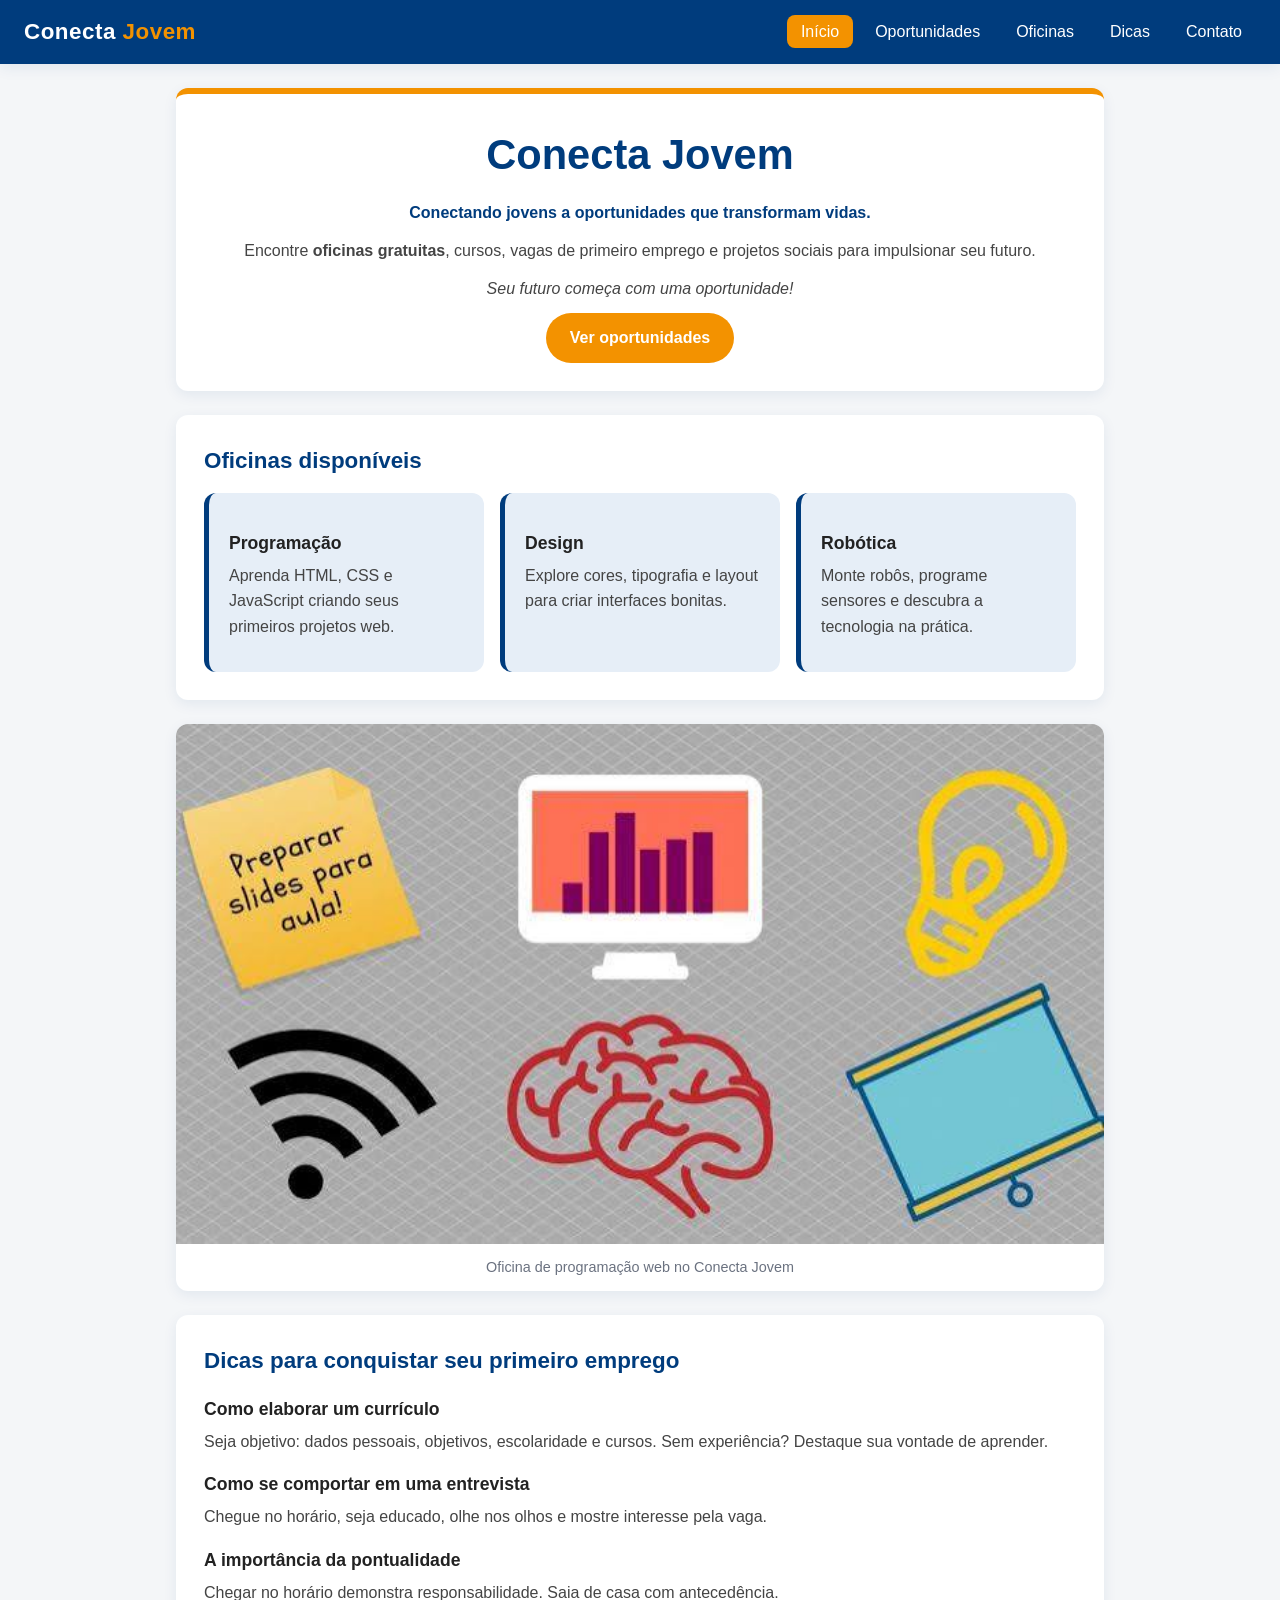
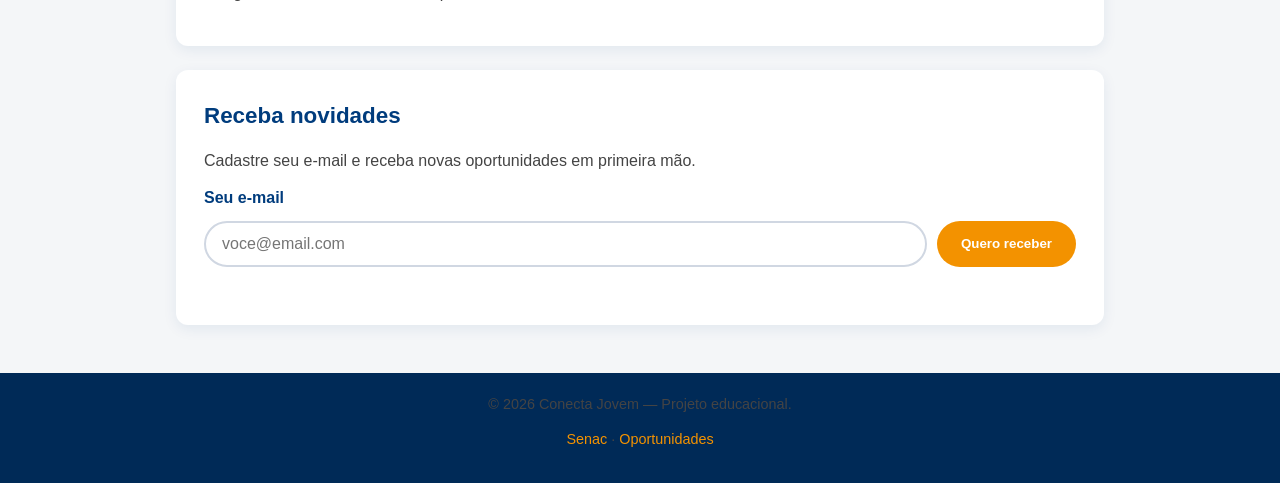
==== index.html @ 174eb9ca "Add files via upload" ====
<!DOCTYPE html>
<!--
  =====================================================================
  ARQUIVO: index.html
  PROJETO: Conecta Jovem
  FUNÇÃO: Página inicial da plataforma. Apresenta o projeto ao usuário,
          mostra as oficinas disponíveis, dicas de emprego e um
          formulário para o jovem receber novidades por e-mail.
  =====================================================================
-->

<html lang="pt-BR">
<head>
    <!-- ============================================================
         BLOCO <head>
         Contém informações que NÃO aparecem no corpo da página:
         codificação de caracteres, configurações de viewport,
         título da aba, descrição para mecanismos de busca e
         o link para a folha de estilos CSS.
         ============================================================ -->

    <!-- Define a codificação UTF-8: permite acentos e cedilha (á, ç, ã...) -->
    <meta charset="UTF-8">

    <!-- Faz a página se adaptar ao tamanho da tela do celular/tablet -->
    <meta name="viewport" content="width=device-width, initial-scale=1.0">

    <!-- Descrição usada por buscadores (SEO) ao listar o site -->
    <meta name="description" content="Conecta Jovem: plataforma que conecta jovens a oportunidades de emprego, cursos, oficinas e projetos sociais.">

    <!-- Título exibido na ABA do navegador -->
    <title>Conecta Jovem | Início</title>

    <!-- Importa o arquivo de estilo externo (mantém o HTML "limpo") -->
    <link rel="stylesheet" href="css/estilo.css">
</head>

<body>

    <!-- ============================================================
         LINK DE ACESSIBILIDADE
         Permite que usuários de leitor de tela "pulem" o menu e
         vão direto ao conteúdo. Fica escondido até receber foco (Tab).
         ============================================================ -->
    <a href="#conteudo" class="pular-link">Pular para o conteúdo</a>


    <!-- ============================================================
         CABEÇALHO (<header>)
         Contém a logo clicável + botão hamburguer (mobile) + menu
         de navegação principal. O menu é o mesmo em todas as páginas.
         ============================================================ -->
    <header class="cabecalho">

        <!-- Logo em texto: "Conecta" (branco) + "Jovem" (laranja via CSS) -->
        <a href="index.html" class="logo" aria-label="Conecta Jovem - Página inicial">
            Conecta <span>Jovem</span>
        </a>

        <!-- Botão hamburguer: só aparece em telas pequenas (via CSS).
             aria-expanded informa ao leitor de tela se o menu está aberto. -->
        <button
            class="menu-toggle"
            aria-label="Abrir menu"
            aria-expanded="false"
            aria-controls="menu">
            ☰
        </button>

        <!-- Menu de navegação principal -->
        <nav class="menu" id="menu" aria-label="Menu principal">
            <ul>
                <!-- A classe "ativo" marca a página atual -->
                <li><a href="index.html" class="ativo">Início</a></li>
                <li><a href="oportunidades.html">Oportunidades</a></li>
                <li><a href="#oficinas">Oficinas</a></li>
                <li><a href="#dicas">Dicas</a></li>
                <li><a href="#contato">Contato</a></li>
            </ul>
        </nav>
    </header>


    <!-- ============================================================
         CONTEÚDO PRINCIPAL (<main>)
         Tudo o que é específico desta página fica aqui dentro.
         ============================================================ -->
    <main id="conteudo">

        <!-- ---------- SEÇÃO HERO (boas-vindas) ---------- -->
        <section class="hero">
            <h1>Conecta Jovem</h1>
            <p class="subtitulo">Conectando jovens a oportunidades que transformam vidas.</p>

            <p>
                Encontre <strong>oficinas gratuitas</strong>, cursos, vagas de primeiro emprego
                e projetos sociais para impulsionar seu futuro.
            </p>

            <!-- Frase de destaque usando <em> (ênfase semântica) -->
            <p><em>Seu futuro começa com uma oportunidade!</em></p>

            <!-- Botão de chamada para ação: leva à página de oportunidades -->
            <a href="oportunidades.html" class="botao">Ver oportunidades</a>
        </section>


        <!-- ---------- SEÇÃO OFICINAS ---------- -->
        <section id="oficinas">
            <h2>Oficinas disponíveis</h2>

            <!--
              A classe "cards" (CSS) organiza os <article> em grade
              responsiva. Cada article é uma oficina independente.
            -->
            <div class="cards">

                <article class="card">
                    <h3>Programação</h3>
                    <p>Aprenda HTML, CSS e JavaScript criando seus primeiros projetos web.</p>
                </article>

                <article class="card">
                    <h3>Design</h3>
                    <p>Explore cores, tipografia e layout para criar interfaces bonitas.</p>
                </article>

                <article class="card">
                    <h3>Robótica</h3>
                    <p>Monte robôs, programe sensores e descubra a tecnologia na prática.</p>
                </article>

            </div>
        </section>


        <!-- ---------- IMAGEM ILUSTRATIVA ----------
             <figure> agrupa a imagem com sua legenda (<figcaption>).
             O atributo alt descreve a imagem para leitores de tela. -->
        <figure class="imagem-destaque">
            <img src="img/images.jpg" alt="Computador preparado para uma oficina de programação web">
            <figcaption>Oficina de programação web no Conecta Jovem</figcaption>
        </figure>


        <!-- ---------- SEÇÃO DICAS ---------- -->
        <section id="dicas">
            <h2>Dicas para conquistar seu primeiro emprego</h2>

            <article>
                <h3>Como elaborar um currículo</h3>
                <p>Seja objetivo: dados pessoais, objetivos, escolaridade e cursos. Sem experiência? Destaque sua vontade de aprender.</p>
            </article>

            <article>
                <h3>Como se comportar em uma entrevista</h3>
                <p>Chegue no horário, seja educado, olhe nos olhos e mostre interesse pela vaga.</p>
            </article>

            <article>
                <h3>A importância da pontualidade</h3>
                <p>Chegar no horário demonstra responsabilidade. Saia de casa com antecedência.</p>
            </article>
        </section>


        <!-- ---------- SEÇÃO CONTATO / NEWSLETTER ----------
             O atributo "novalidate" desativa a validação automática do
             navegador. Assim o JavaScript pode mostrar mensagens
             personalizadas com o estilo do site. -->
        <section id="contato" class="contato">
            <h2>Receba novidades</h2>
            <p>Cadastre seu e-mail e receba novas oportunidades em primeira mão.</p>

            <form id="form-newsletter" novalidate>
                <!-- Label vinculado ao input pelo "for"/"id" (acessibilidade) -->
                <label for="email">Seu e-mail</label>
                <input
                    type="email"
                    id="email"
                    name="email"
                    placeholder="voce@email.com"
                    required>

                <button type="submit" class="botao">Quero receber</button>

                <!--
                  Parágrafo vazio usado pelo JavaScript para mostrar
                  mensagens de erro ou sucesso.
                  role="status" e aria-live="polite" avisam o leitor
                  de tela quando o texto muda.
                -->
                <p class="mensagem" role="status" aria-live="polite"></p>
            </form>
        </section>

    </main>


    <!-- ============================================================
         RODAPÉ (<footer>)
         Informações de copyright e links úteis.
         O ano é preenchido automaticamente pelo JavaScript.
         ============================================================ -->
    <footer class="rodape">
        <p>© <span id="ano"></span> Conecta Jovem — Projeto educacional.</p>
        <p>
            <a href="https://www.senac.br" target="_blank" rel="noopener">Senac</a> ·
            <a href="oportunidades.html">Oportunidades</a>
        </p>
    </footer>


    <!-- ============================================================
         BOTÃO "VOLTAR AO TOPO"
         Fica invisível até o usuário rolar a página (controlado via JS).
         ============================================================ -->
    <button id="voltar-topo" class="voltar-topo" aria-label="Voltar ao topo">↑</button>


    <!-- ============================================================
         SCRIPT PRINCIPAL
         Colocado no fim do <body> para garantir que todo o HTML
         já tenha sido carregado antes do JavaScript rodar.
         ============================================================ -->
    <script src="js/script.js"></script>

</body>
</html>
---- css/estilo.css ----
/* =====================================================================
   ARQUIVO: css/estilo.css
   PROJETO: Conecta Jovem
   FUNÇÃO: Define a aparência visual do site (cores, fontes, layout,
           espaçamentos, responsividade). Segue a identidade visual
           do Senac: azul institucional + laranja de destaque,
           com muito espaço em branco (estilo "clean").
   ===================================================================== */


/* ---------------------------------------------------------------------
   1) VARIÁVEIS GLOBAIS (:root)
   Centraliza as cores e medidas num só lugar. Se precisar trocar
   a cor do site inteiro, basta mudar aqui embaixo.
   --------------------------------------------------------------------- */
:root {
    --azul-senac:     #003c7d;   /* azul institucional Senac */
    --azul-escuro:    #002a57;   /* azul mais escuro (rodapé) */
    --azul-claro:     #e6eef7;   /* azul suave (fundo de cards) */
    --laranja-senac:  #f39200;   /* laranja de destaque (botões) */
    --laranja-escuro: #d97e00;   /* laranja hover (mais escuro) */
    --branco:         #ffffff;
    --cinza-claro:    #f4f6f8;   /* fundo geral da página */
    --cinza-medio:    #6b7280;   /* textos secundários */
    --cinza-escuro:   #222;      /* texto principal */
    --sombra:         0 4px 14px rgba(0, 60, 125, 0.08);
    --raio:           12px;      /* arredondamento padrão */
    --transicao:      all 0.3s ease;
}


/* ---------------------------------------------------------------------
   2) RESET / BASE
   Zera margens e paddings padrão do navegador e define box-sizing
   "border-box" (largura inclui borda e padding — evita bugs de layout).
   --------------------------------------------------------------------- */
* {
    margin: 0;
    padding: 0;
    box-sizing: border-box;
}

/* Rolagem suave ao clicar em links internos (#ancora) */
html {
    scroll-behavior: smooth;
}

/* Estilo padrão do corpo do site */
body {
    font-family: 'Segoe UI', Arial, Helvetica, sans-serif;
    background: var(--cinza-claro);
    color: var(--cinza-escuro);
    line-height: 1.6; /* respiro entre linhas, deixa o texto legível */
}

/* Imagens nunca ultrapassam o container e se comportam como bloco */
img {
    max-width: 100%;
    display: block;
}

/* Links herdam a cor azul institucional por padrão */
a {
    color: var(--azul-senac);
}


/* ---------------------------------------------------------------------
   3) ACESSIBILIDADE — LINK "PULAR PARA O CONTEÚDO"
   Fica fora da tela por padrão. Aparece quando recebe foco (Tab),
   permitindo que usuários de teclado/leitor de tela pulem o menu.
   --------------------------------------------------------------------- */
.pular-link {
    position: absolute;
    left: -9999px;
    top: 0;
    background: var(--laranja-senac);
    color: #fff;
    padding: 8px 16px;
    z-index: 999;
}
.pular-link:focus {
    left: 8px;
}


/* ---------------------------------------------------------------------
   4) CABEÇALHO E MENU DE NAVEGAÇÃO
   Barra fixa no topo com fundo azul Senac.
   --------------------------------------------------------------------- */
.cabecalho {
    background: var(--azul-senac);
    color: #fff;
    display: flex;                  /* coloca logo e menu lado a lado */
    align-items: center;
    justify-content: space-between;
    padding: 14px 24px;
    position: sticky;               /* gruda no topo ao rolar */
    top: 0;
    z-index: 100;
    box-shadow: var(--sombra);
}

/* Logotipo em texto */
.logo {
    font-size: 1.4rem;
    font-weight: 700;
    color: #fff;
    text-decoration: none;
    letter-spacing: 0.5px;
}
/* Segunda palavra da logo ("Jovem") fica laranja */
.logo span {
    color: var(--laranja-senac);
}

/* Lista do menu em linha (sem bolinhas) */
.menu ul {
    list-style: none;
    display: flex;
    gap: 8px;
}

/* Cada link do menu */
.menu a {
    color: #fff;
    text-decoration: none;
    padding: 8px 14px;
    border-radius: 8px;
    font-weight: 500;
    transition: var(--transicao);
}

/* Ao passar o mouse, focar via teclado ou quando é a página atual */
.menu a:hover,
.menu a:focus,
.menu a.ativo {
    background: var(--laranja-senac);
    color: #fff;
    outline: none;
}

/* Botão hamburguer (aparece só em telas pequenas) */
.menu-toggle {
    display: none;
    background: transparent;
    border: 0;
    color: #fff;
    font-size: 1.6rem;
    cursor: pointer;
}


/* ---------------------------------------------------------------------
   5) ÁREA PRINCIPAL
   Centraliza o conteúdo, limita a largura (leitura confortável)
   e cria espaçamento entre seções.
   --------------------------------------------------------------------- */
main {
    max-width: 960px;
    margin: 0 auto;
    padding: 24px 16px;
    display: flex;
    flex-direction: column;
    gap: 24px;
}

/* Cartões brancos com sombra suave (padrão do site) */
section,
figure {
    background: var(--branco);
    border-radius: var(--raio);
    padding: 28px;
    box-shadow: var(--sombra);
}

/* Bloco "hero" (destaque de boas-vindas) */
.hero {
    text-align: center;
    border-top: 6px solid var(--laranja-senac);
}
.hero h1 {
    color: var(--azul-senac);
    font-size: clamp(1.8rem, 4vw, 2.6rem); /* fonte fluida entre telas */
    margin-bottom: 12px;
}
.hero .subtitulo {
    color: var(--azul-senac);
    font-weight: 600;
    margin-bottom: 12px;
}


/* ---------------------------------------------------------------------
   6) TIPOGRAFIA — TÍTULOS E PARÁGRAFOS
   --------------------------------------------------------------------- */
h2 {
    color: var(--azul-senac);
    margin-bottom: 14px;
    font-size: 1.4rem;
}
h3 {
    color: var(--cinza-escuro);
    margin: 16px 0 6px;
    font-size: 1.1rem;
}
p {
    color: #444;
    margin-bottom: 12px;
}


/* ---------------------------------------------------------------------
   7) BOTÕES
   Botão arredondado em laranja Senac, com efeito de elevação no hover.
   --------------------------------------------------------------------- */
.botao {
    display: inline-block;
    background: var(--laranja-senac);
    color: #fff;
    padding: 12px 24px;
    border-radius: 999px;            /* formato "pílula" */
    border: 0;
    font-weight: 700;
    text-decoration: none;
    cursor: pointer;
    transition: var(--transicao);
}
.botao:hover,
.botao:focus {
    background: var(--laranja-escuro);
    transform: translateY(-2px);     /* pequena elevação */
    outline: none;
}


/* ---------------------------------------------------------------------
   8) GRID DE CARDS (oficinas)
   Colunas automáticas: 1 no celular, 2-3 no desktop.
   --------------------------------------------------------------------- */
.cards {
    display: grid;
    grid-template-columns: repeat(auto-fit, minmax(220px, 1fr));
    gap: 16px;
}
.card {
    background: var(--azul-claro);
    border-radius: var(--raio);
    padding: 20px;
    border-left: 5px solid var(--azul-senac);
    transition: var(--transicao);
}
.card:hover {
    transform: translateY(-4px);
    box-shadow: var(--sombra);
}


/* ---------------------------------------------------------------------
   9) IMAGEM ILUSTRATIVA
   A imagem ocupa toda a largura do card; a legenda fica centralizada.
   --------------------------------------------------------------------- */
.imagem-destaque {
    padding: 0;
    overflow: hidden;
}
.imagem-destaque img {
    width: 100%;
}
.imagem-destaque figcaption {
    padding: 12px 16px;
    font-size: 0.9rem;
    color: var(--cinza-medio);
    text-align: center;
}


/* ---------------------------------------------------------------------
   10) FORMULÁRIO NEWSLETTER
   --------------------------------------------------------------------- */
.contato form {
    display: flex;
    flex-wrap: wrap;                 /* quebra linha no celular */
    gap: 10px;
    margin-top: 12px;
}
.contato label {
    width: 100%;
    font-weight: 600;
    color: var(--azul-senac);
}
.contato input {
    flex: 1;
    min-width: 220px;
    padding: 12px 16px;
    border: 2px solid #d0d7e2;
    border-radius: 999px;
    font-size: 1rem;
    outline: none;
    transition: var(--transicao);
}
.contato input:focus {
    border-color: var(--azul-senac);
}

/* Mensagens dinâmicas (erro/sucesso) inseridas pelo JS */
.mensagem {
    width: 100%;
    font-size: 0.9rem;
    margin-top: 8px;
}
.mensagem.erro {
    color: #c62828;
}
.mensagem.sucesso {
    color: #2e7d32;
}


/* ---------------------------------------------------------------------
   11) CAMPO DE BUSCA (usado em oportunidades.html)
   --------------------------------------------------------------------- */
#busca {
    width: 100%;
    padding: 12px 16px;
    margin-bottom: 16px;
    border: 2px solid #d0d7e2;
    border-radius: 999px;
    font-size: 1rem;
    outline: none;
    transition: var(--transicao);
}
#busca:focus {
    border-color: var(--azul-senac);
}


/* ---------------------------------------------------------------------
   12) RODAPÉ
   --------------------------------------------------------------------- */
.rodape {
    background: var(--azul-escuro);
    color: #cfd9e6;
    text-align: center;
    padding: 20px 16px;
    font-size: 0.9rem;
    margin-top: 24px;
}
.rodape a {
    color: var(--laranja-senac);
    text-decoration: none;
}
.rodape a:hover {
    text-decoration: underline;
}


/* ---------------------------------------------------------------------
   13) BOTÃO "VOLTAR AO TOPO"
   Fica no canto inferior direito. Invisível até rolar a página
   (a classe "visivel" é alternada pelo JavaScript).
   --------------------------------------------------------------------- */
.voltar-topo {
    position: fixed;
    bottom: 24px;
    right: 24px;
    width: 48px;
    height: 48px;
    border-radius: 50%;
    border: 0;
    background: var(--laranja-senac);
    color: #fff;
    font-size: 1.3rem;
    cursor: pointer;
    opacity: 0;
    visibility: hidden;
    transition: var(--transicao);
    box-shadow: var(--sombra);
}
.voltar-topo.visivel {
    opacity: 1;
    visibility: visible;
}
.voltar-topo:hover {
    background: var(--laranja-escuro);
}


/* ---------------------------------------------------------------------
   14) RESPONSIVIDADE (MOBILE)
   Abaixo de 720px, o menu vira "acordeão" vertical controlado
   pelo botão hamburguer (classe "aberto" adicionada via JS).
   --------------------------------------------------------------------- */
@media (max-width: 720px) {

    /* Mostra o botão hamburguer */
    .menu-toggle {
        display: block;
    }

    /* O menu fica oculto (altura 0) até ganhar a classe "aberto" */
    .menu {
        position: absolute;
        top: 100%;
        right: 0;
        left: 0;
        background: var(--azul-senac);
        max-height: 0;
        overflow: hidden;
        transition: max-height 0.3s ease;
    }
    .menu.aberto {
        max-height: 400px;
    }

    /* Empilha os itens verticalmente */
    .menu ul {
        flex-direction: column;
        padding: 12px;
        gap: 4px;
    }
    .menu a {
        display: block;
    }
}
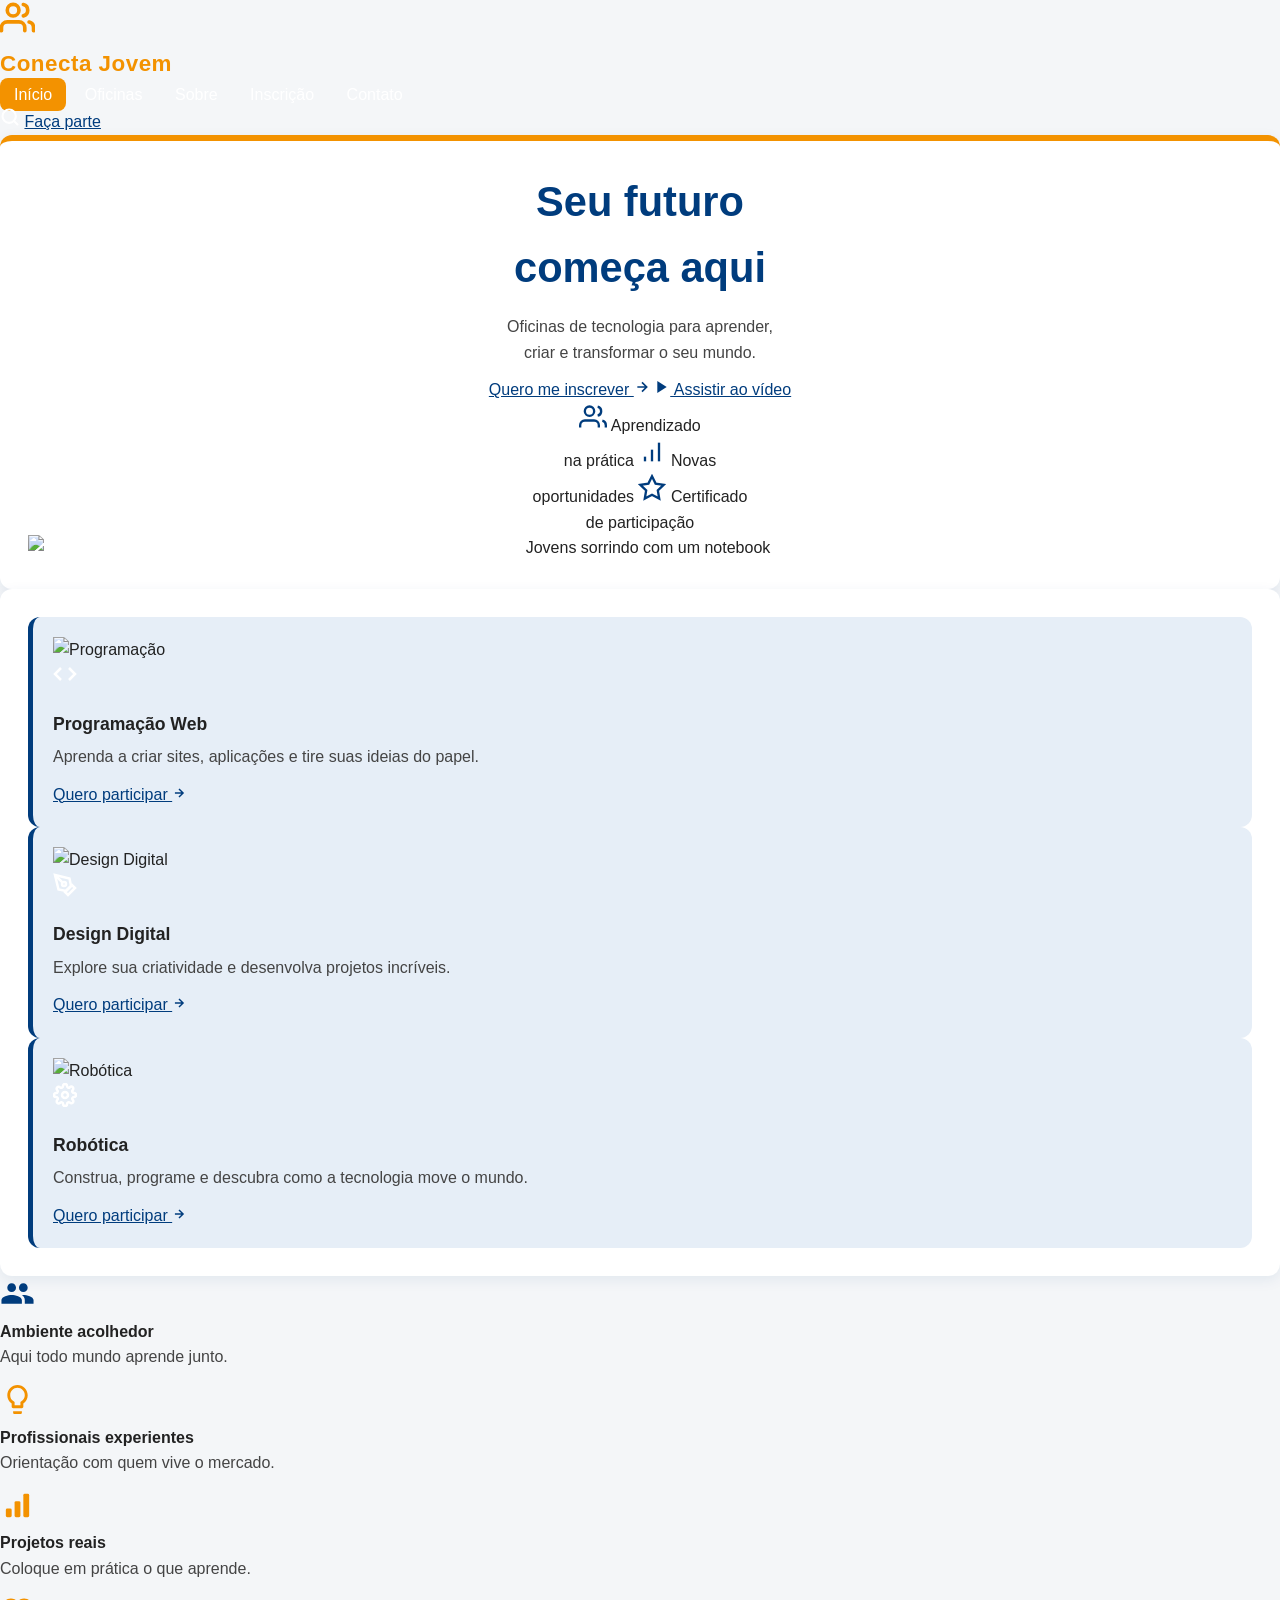
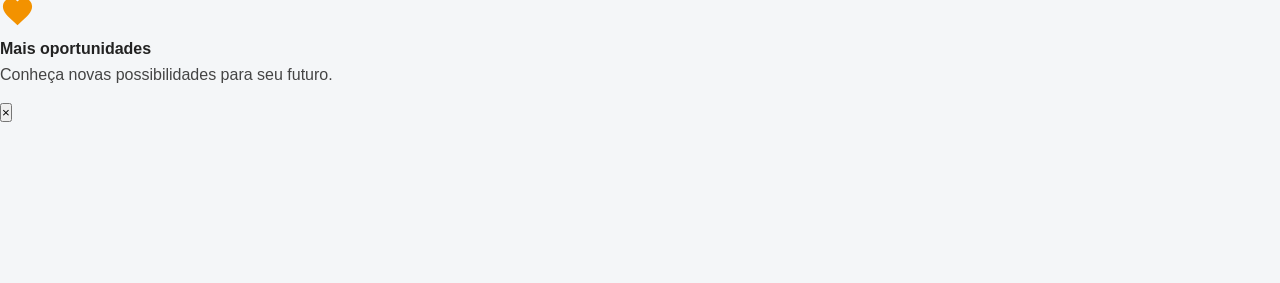
==== commit d1b0ac1f: "Refactor index.html structure and content" ====
--- a/index.html
+++ b/index.html
@@ -1,229 +1,195 @@
 <!DOCTYPE html>
-<!--
-  =====================================================================
-  ARQUIVO: index.html
-  PROJETO: Conecta Jovem
-  FUNÇÃO: Página inicial da plataforma. Apresenta o projeto ao usuário,
-          mostra as oficinas disponíveis, dicas de emprego e um
-          formulário para o jovem receber novidades por e-mail.
-  =====================================================================
--->
-
 <html lang="pt-BR">
 <head>
-    <!-- ============================================================
-         BLOCO <head>
-         Contém informações que NÃO aparecem no corpo da página:
-         codificação de caracteres, configurações de viewport,
-         título da aba, descrição para mecanismos de busca e
-         o link para a folha de estilos CSS.
-         ============================================================ -->
-
-    <!-- Define a codificação UTF-8: permite acentos e cedilha (á, ç, ã...) -->
     <meta charset="UTF-8">
-
-    <!-- Faz a página se adaptar ao tamanho da tela do celular/tablet -->
     <meta name="viewport" content="width=device-width, initial-scale=1.0">
-
-    <!-- Descrição usada por buscadores (SEO) ao listar o site -->
-    <meta name="description" content="Conecta Jovem: plataforma que conecta jovens a oportunidades de emprego, cursos, oficinas e projetos sociais.">
-
-    <!-- Título exibido na ABA do navegador -->
     <title>Conecta Jovem | Início</title>
-
-    <!-- Importa o arquivo de estilo externo (mantém o HTML "limpo") -->
+    <!-- Importando a fonte Poppins (igual à do modelo) -->
+    <link href="https://fonts.googleapis.com/css2?family=Poppins:wght@400;500;600;700;800&display=swap" rel="stylesheet">
     <link rel="stylesheet" href="css/estilo.css">
 </head>
-
 <body>
 
-    <!-- ============================================================
-         LINK DE ACESSIBILIDADE
-         Permite que usuários de leitor de tela "pulem" o menu e
-         vão direto ao conteúdo. Fica escondido até receber foco (Tab).
-         ============================================================ -->
-    <a href="#conteudo" class="pular-link">Pular para o conteúdo</a>
+    <!-- CABEÇALHO -->
+    <header class="topo">
+        <div class="logo">
+            <svg viewBox="0 0 24 24" width="35" height="35" stroke="#f39200" stroke-width="2.5" fill="none" stroke-linecap="round" stroke-linejoin="round">
+                <path d="M17 21v-2a4 4 0 0 0-4-4H5a4 4 0 0 0-4 4v2"></path>
+                <circle cx="9" cy="7" r="4"></circle>
+                <path d="M23 21v-2a4 4 0 0 0-3-3.87"></path>
+                <path d="M16 3.13a4 4 0 0 1 0 7.75"></path>
+            </svg>
+            <div class="logo-texto">
+                <span class="branco">Conecta</span>
+                <span class="laranja">Jovem</span>
+            </div>
+        </div>
+        
+        <nav class="menu">
+            <a href="#" class="ativo">Início</a>
+            <a href="#oficinas">Oficinas</a>
+            <a href="#sobre">Sobre</a>
+            <a href="#inscricao">Inscrição</a>
+            <a href="#contato">Contato</a>
+        </nav>
 
-
-    <!-- ============================================================
-         CABEÇALHO (<header>)
-         Contém a logo clicável + botão hamburguer (mobile) + menu
-         de navegação principal. O menu é o mesmo em todas as páginas.
-         ============================================================ -->
-    <header class="cabecalho">
-
-        <!-- Logo em texto: "Conecta" (branco) + "Jovem" (laranja via CSS) -->
-        <a href="index.html" class="logo" aria-label="Conecta Jovem - Página inicial">
-            Conecta <span>Jovem</span>
-        </a>
-
-        <!-- Botão hamburguer: só aparece em telas pequenas (via CSS).
-             aria-expanded informa ao leitor de tela se o menu está aberto. -->
-        <button
-            class="menu-toggle"
-            aria-label="Abrir menu"
-            aria-expanded="false"
-            aria-controls="menu">
-            ☰
-        </button>
-
-        <!-- Menu de navegação principal -->
-        <nav class="menu" id="menu" aria-label="Menu principal">
-            <ul>
-                <!-- A classe "ativo" marca a página atual -->
-                <li><a href="index.html" class="ativo">Início</a></li>
-                <li><a href="oportunidades.html">Oportunidades</a></li>
-                <li><a href="#oficinas">Oficinas</a></li>
-                <li><a href="#dicas">Dicas</a></li>
-                <li><a href="#contato">Contato</a></li>
-            </ul>
-        </nav>
+        <div class="acoes-topo">
+            <svg class="icone-busca" viewBox="0 0 24 24" width="20" height="20" stroke="white" stroke-width="2.5" fill="none" stroke-linecap="round" stroke-linejoin="round">
+                <circle cx="11" cy="11" r="8"></circle>
+                <line x1="21" y1="21" x2="16.65" y2="16.65"></line>
+            </svg>
+            <a href="#inscricao" class="btn-laranja">Faça parte</a>
+        </div>
     </header>
 
+    <!-- SEÇÃO HERO -->
+    <section class="hero">
+        <div class="hero-texto">
+            <h1>Seu futuro <br><span class="laranja">começa aqui</span></h1>
+            <p>Oficinas de tecnologia para aprender,<br>criar e transformar o seu mundo.</p>
+            
+            <div class="hero-botoes">
+                <a href="#inscricao" class="btn-laranja">Quero me inscrever <svg width="16" height="16" viewBox="0 0 24 24" fill="none" stroke="currentColor" stroke-width="2.5"><path d="M5 12h14M12 5l7 7-7 7"/></svg></a>
+                <!-- Botão que abre o modal do vídeo -->
+                <a href="#" id="abrir-video" class="btn-transparente"><svg width="16" height="16" viewBox="0 0 24 24" fill="currentColor"><polygon points="5 3 19 12 5 21 5 3"></polygon></svg> Assistir ao vídeo</a>
+            </div>
 
-    <!-- ============================================================
-         CONTEÚDO PRINCIPAL (<main>)
-         Tudo o que é específico desta página fica aqui dentro.
-         ============================================================ -->
-    <main id="conteudo">
+            <div class="hero-detalhes">
+                <span>
+                    <svg width="28" height="28" viewBox="0 0 24 24" fill="none" stroke="#003c7d" stroke-width="2"><path d="M17 21v-2a4 4 0 0 0-4-4H5a4 4 0 0 0-4 4v2"/><circle cx="9" cy="7" r="4"/><path d="M23 21v-2a4 4 0 0 0-3-3.87"/><path d="M16 3.13a4 4 0 0 1 0 7.75"/></svg>
+                    Aprendizado <br>na prática
+                </span>
+                <span>
+                    <svg width="28" height="28" viewBox="0 0 24 24" fill="none" stroke="#003c7d" stroke-width="2"><line x1="12" y1="20" x2="12" y2="10"/><line x1="18" y1="20" x2="18" y2="4"/><line x1="6" y1="20" x2="6" y2="16"/></svg>
+                    Novas <br>oportunidades
+                </span>
+                <span>
+                    <svg width="28" height="28" viewBox="0 0 24 24" fill="none" stroke="#003c7d" stroke-width="2"><polygon points="12 2 15.09 8.26 22 9.27 17 14.14 18.18 21.02 12 17.77 5.82 21.02 7 14.14 2 9.27 8.91 8.26 12 2"></polygon></svg>
+                    Certificado <br>de participação
+                </span>
+            </div>
+        </div>
 
-        <!-- ---------- SEÇÃO HERO (boas-vindas) ---------- -->
-        <section class="hero">
-            <h1>Conecta Jovem</h1>
-            <p class="subtitulo">Conectando jovens a oportunidades que transformam vidas.</p>
+        <div class="hero-imagem">
+            <img src="img/fundo1.jpg" alt="Jovens sorrindo com um notebook">
+        </div>
+    </section>
 
-            <p>
-                Encontre <strong>oficinas gratuitas</strong>, cursos, vagas de primeiro emprego
-                e projetos sociais para impulsionar seu futuro.
-            </p>
-
-            <!-- Frase de destaque usando <em> (ênfase semântica) -->
-            <p><em>Seu futuro começa com uma oportunidade!</em></p>
-
-            <!-- Botão de chamada para ação: leva à página de oportunidades -->
-            <a href="oportunidades.html" class="botao">Ver oportunidades</a>
-        </section>
-
-
-        <!-- ---------- SEÇÃO OFICINAS ---------- -->
-        <section id="oficinas">
-            <h2>Oficinas disponíveis</h2>
-
-            <!--
-              A classe "cards" (CSS) organiza os <article> em grade
-              responsiva. Cada article é uma oficina independente.
-            -->
-            <div class="cards">
-
-                <article class="card">
-                    <h3>Programação</h3>
-                    <p>Aprenda HTML, CSS e JavaScript criando seus primeiros projetos web.</p>
-                </article>
-
-                <article class="card">
-                    <h3>Design</h3>
-                    <p>Explore cores, tipografia e layout para criar interfaces bonitas.</p>
-                </article>
-
-                <article class="card">
-                    <h3>Robótica</h3>
-                    <p>Monte robôs, programe sensores e descubra a tecnologia na prática.</p>
-                </article>
-
-            </div>
-        </section>
-
-
-        <!-- ---------- IMAGEM ILUSTRATIVA ----------
-             <figure> agrupa a imagem com sua legenda (<figcaption>).
-             O atributo alt descreve a imagem para leitores de tela. -->
-        <figure class="imagem-destaque">
-            <img src="img/images.jpg" alt="Computador preparado para uma oficina de programação web">
-            <figcaption>Oficina de programação web no Conecta Jovem</figcaption>
-        </figure>
-
-
-        <!-- ---------- SEÇÃO DICAS ---------- -->
-        <section id="dicas">
-            <h2>Dicas para conquistar seu primeiro emprego</h2>
-
-            <article>
-                <h3>Como elaborar um currículo</h3>
-                <p>Seja objetivo: dados pessoais, objetivos, escolaridade e cursos. Sem experiência? Destaque sua vontade de aprender.</p>
+    <!-- SEÇÃO DE CARDS -->
+    <section id="oficinas" class="secao-oficinas">
+        <div class="cards-container">
+            
+            <!-- Card 1 (Azul) -->
+            <article class="card card-azul">
+                <div class="card-img">
+                    <img src="img/fundo2.jpg" alt="Programação">
+                </div>
+                <div class="icone-circulo">
+                    <svg width="24" height="24" viewBox="0 0 24 24" fill="none" stroke="white" stroke-width="2.5"><polyline points="16 18 22 12 16 6"/><polyline points="8 6 2 12 8 18"/></svg>
+                </div>
+                <div class="card-info">
+                    <h3>Programação Web</h3>
+                    <p>Aprenda a criar sites, aplicações e tire suas ideias do papel.</p>
+                    <a href="#inscricao" class="btn-card">Quero participar <svg width="14" height="14" viewBox="0 0 24 24" fill="none" stroke="currentColor" stroke-width="2.5"><path d="M5 12h14M12 5l7 7-7 7"/></svg></a>
+                </div>
             </article>
 
-            <article>
-                <h3>Como se comportar em uma entrevista</h3>
-                <p>Chegue no horário, seja educado, olhe nos olhos e mostre interesse pela vaga.</p>
+            <!-- Card 2 (Laranja) -->
+            <article class="card card-laranja">
+                <div class="card-img">
+                    <img src="img/fundo3.jpg" alt="Design Digital">
+                </div>
+                <div class="icone-circulo">
+                    <svg width="24" height="24" viewBox="0 0 24 24" fill="none" stroke="white" stroke-width="2.5"><path d="M12 19l7-7 3 3-7 7-3-3z"/><path d="M18 13l-1.5-7.5L2 2l3.5 14.5L13 18l5-5z"/><path d="M2 2l7.586 7.586"/><circle cx="11" cy="11" r="2"/></svg>
+                </div>
+                <div class="card-info">
+                    <h3>Design Digital</h3>
+                    <p>Explore sua criatividade e desenvolva projetos incríveis.</p>
+                    <a href="#inscricao" class="btn-card">Quero participar <svg width="14" height="14" viewBox="0 0 24 24" fill="none" stroke="currentColor" stroke-width="2.5"><path d="M5 12h14M12 5l7 7-7 7"/></svg></a>
+                </div>
             </article>
 
-            <article>
-                <h3>A importância da pontualidade</h3>
-                <p>Chegar no horário demonstra responsabilidade. Saia de casa com antecedência.</p>
+            <!-- Card 3 (Azul) -->
+            <article class="card card-azul">
+                <div class="card-img">
+                    <img src="img/fundo4.JPG" alt="Robótica">
+                </div>
+                <div class="icone-circulo">
+                    <svg width="24" height="24" viewBox="0 0 24 24" fill="none" stroke="white" stroke-width="2.5"><circle cx="12" cy="12" r="3"/><path d="M19.4 15a1.65 1.65 0 0 0 .33 1.82l.06.06a2 2 0 0 1 0 2.83 2 2 0 0 1-2.83 0l-.06-.06a1.65 1.65 0 0 0-1.82-.33 1.65 1.65 0 0 0-1 1.51V21a2 2 0 0 1-2 2 2 2 0 0 1-2-2v-.09A1.65 1.65 0 0 0 9 19.4a1.65 1.65 0 0 0-1.82.33l-.06.06a2 2 0 0 1-2.83 0 2 2 0 0 1 0-2.83l.06-.06a1.65 1.65 0 0 0 .33-1.82 1.65 1.65 0 0 0-1.51-1H3a2 2 0 0 1-2-2 2 2 0 0 1 2-2h.09A1.65 1.65 0 0 0 4.6 9a1.65 1.65 0 0 0-.33-1.82l-.06-.06a2 2 0 0 1 0-2.83 2 2 0 0 1 2.83 0l.06.06a1.65 1.65 0 0 0 1.82.33H9a1.65 1.65 0 0 0 1-1.51V3a2 2 0 0 1 2-2 2 2 0 0 1 2 2v.09a1.65 1.65 0 0 0 1 1.51 1.65 1.65 0 0 0 1.82-.33l.06-.06a2 2 0 0 1 2.83 0 2 2 0 0 1 0 2.83l-.06.06a1.65 1.65 0 0 0-.33 1.82V9a1.65 1.65 0 0 0 1.51 1H21a2 2 0 0 1 2 2 2 2 0 0 1-2 2h-.09a1.65 1.65 0 0 0-1.51 1z"/></svg>
+                </div>
+                <div class="card-info">
+                    <h3>Robótica</h3>
+                    <p>Construa, programe e descubra como a tecnologia move o mundo.</p>
+                    <a href="#inscricao" class="btn-card">Quero participar <svg width="14" height="14" viewBox="0 0 24 24" fill="none" stroke="currentColor" stroke-width="2.5"><path d="M5 12h14M12 5l7 7-7 7"/></svg></a>
+                </div>
             </article>
-        </section>
 
+        </div>
+    </section>
 
-        <!-- ---------- SEÇÃO CONTATO / NEWSLETTER ----------
-             O atributo "novalidate" desativa a validação automática do
-             navegador. Assim o JavaScript pode mostrar mensagens
-             personalizadas com o estilo do site. -->
-        <section id="contato" class="contato">
-            <h2>Receba novidades</h2>
-            <p>Cadastre seu e-mail e receba novas oportunidades em primeira mão.</p>
+    <!-- RODAPÉ -->
+    <footer class="rodape-vantagens">
+        <!-- 1. Ambiente Acolhedor (Azul Sólido) -->
+        <div class="vantagem">
+            <svg width="35" height="35" viewBox="0 0 24 24" fill="#003c7d">
+                <path d="M16 11c1.66 0 2.99-1.34 2.99-3S17.66 5 16 5c-1.66 0-3 1.34-3 3s1.34 3 3 3zm-8 0c1.66 0 2.99-1.34 2.99-3S9.66 5 8 5C6.34 5 5 6.34 5 8s1.34 3 3 3zm0 2c-2.33 0-7 1.17-7 3.5V19h14v-2.5c0-2.33-4.67-3.5-7-3.5zm8 0c-.29 0-.62.02-.97.05 1.16.84 1.97 1.97 1.97 3.45V19h6v-2.5c0-2.33-4.67-3.5-7-3.5z"/>
+            </svg>
+            <div>
+                <strong>Ambiente acolhedor</strong>
+                <p>Aqui todo mundo aprende junto.</p>
+            </div>
+        </div>
 
-            <form id="form-newsletter" novalidate>
-                <!-- Label vinculado ao input pelo "for"/"id" (acessibilidade) -->
-                <label for="email">Seu e-mail</label>
-                <input
-                    type="email"
-                    id="email"
-                    name="email"
-                    placeholder="voce@email.com"
-                    required>
+        <!-- 2. Profissionais Experientes (Laranja Sólido - Lâmpada) -->
+        <div class="vantagem">
+            <svg width="35" height="35" viewBox="0 0 24 24" fill="#f39200">
+                <path d="M9 21c0 .55.45 1 1 1h4c.55 0 1-.45 1-1v-1H9v1zm3-19C8.14 2 5 5.14 5 9c0 2.38 1.19 4.47 3 5.74V17c0 .55.45 1 1 1h6c.55 0 1-.45 1-1v-2.26c1.81-1.27 3-3.36 3-5.74 0-3.86-3.14-7-7-7zm2.85 11.1l-.85.6V16h-4v-2.3l-.85-.6A4.997 4.997 0 017 9c0-2.76 2.24-5 5-5s5 2.24 5 5c0 1.63-.8 3.16-2.15 4.1z"/>
+            </svg>
+            <div>
+                <strong>Profissionais experientes</strong>
+                <p>Orientação com quem vive o mercado.</p>
+            </div>
+        </div>
 
-                <button type="submit" class="botao">Quero receber</button>
+        <!-- 3. Projetos Reais (Laranja Sólido - Gráfico de Barras) -->
+        <div class="vantagem">
+            <svg width="35" height="35" viewBox="0 0 24 24" fill="#f39200">
+                <rect x="4" y="14" width="4" height="6" rx="1"/>
+                <rect x="10" y="9" width="4" height="11" rx="1"/>
+                <rect x="16" y="4" width="4" height="16" rx="1"/>
+            </svg>
+            <div>
+                <strong>Projetos reais</strong>
+                <p>Coloque em prática o que aprende.</p>
+            </div>
+        </div>
 
-                <!--
-                  Parágrafo vazio usado pelo JavaScript para mostrar
-                  mensagens de erro ou sucesso.
-                  role="status" e aria-live="polite" avisam o leitor
-                  de tela quando o texto muda.
-                -->
-                <p class="mensagem" role="status" aria-live="polite"></p>
-            </form>
-        </section>
-
-    </main>
-
-
-    <!-- ============================================================
-         RODAPÉ (<footer>)
-         Informações de copyright e links úteis.
-         O ano é preenchido automaticamente pelo JavaScript.
-         ============================================================ -->
-    <footer class="rodape">
-        <p>© <span id="ano"></span> Conecta Jovem — Projeto educacional.</p>
-        <p>
-            <a href="https://www.senac.br" target="_blank" rel="noopener">Senac</a> ·
-            <a href="oportunidades.html">Oportunidades</a>
-        </p>
+        <!-- 4. Mais Oportunidades (Laranja Sólido - Coração) -->
+        <div class="vantagem">
+            <svg width="35" height="35" viewBox="0 0 24 24" fill="#f39200">
+                <path d="M12 21.35l-1.45-1.32C5.4 15.36 2 12.28 2 8.5 2 5.42 4.42 3 7.5 3c1.74 0 3.41.81 4.5 2.09C13.09 3.81 14.76 3 16.5 3 19.58 3 22 5.42 22 8.5c0 3.78-3.4 6.86-8.55 11.54L12 21.35z"/>
+            </svg>
+            <div>
+                <strong>Mais oportunidades</strong>
+                <p>Conheça novas possibilidades para seu futuro.</p>
+            </div>
+        </div>
     </footer>
 
+    <!-- ========================================= -->
+    <!-- MODAL DE VÍDEO                            -->
+    <!-- ========================================= -->
+    <div id="modal-video" class="modal">
+        <div class="modal-conteudo">
+            <button id="fechar-video" class="btn-fechar" aria-label="Fechar vídeo">&times;</button>
+            <div class="video-container">
+                <!-- O link do vídeo é injetado via JavaScript -->
+                <iframe id="video-youtube" src="" title="YouTube video player" frameborder="0" allow="accelerometer; autoplay; clipboard-write; encrypted-media; gyroscope; picture-in-picture" allowfullscreen></iframe>
+            </div>
+        </div>
+    </div>
 
-    <!-- ============================================================
-         BOTÃO "VOLTAR AO TOPO"
-         Fica invisível até o usuário rolar a página (controlado via JS).
-         ============================================================ -->
-    <button id="voltar-topo" class="voltar-topo" aria-label="Voltar ao topo">↑</button>
-
-
-    <!-- ============================================================
-         SCRIPT PRINCIPAL
-         Colocado no fim do <body> para garantir que todo o HTML
-         já tenha sido carregado antes do JavaScript rodar.
-         ============================================================ -->
+    <!-- Script principal (menu, ano, scroll, validação, busca, MODAL) -->
     <script src="js/script.js"></script>
-
 </body>
-</html>+</html>
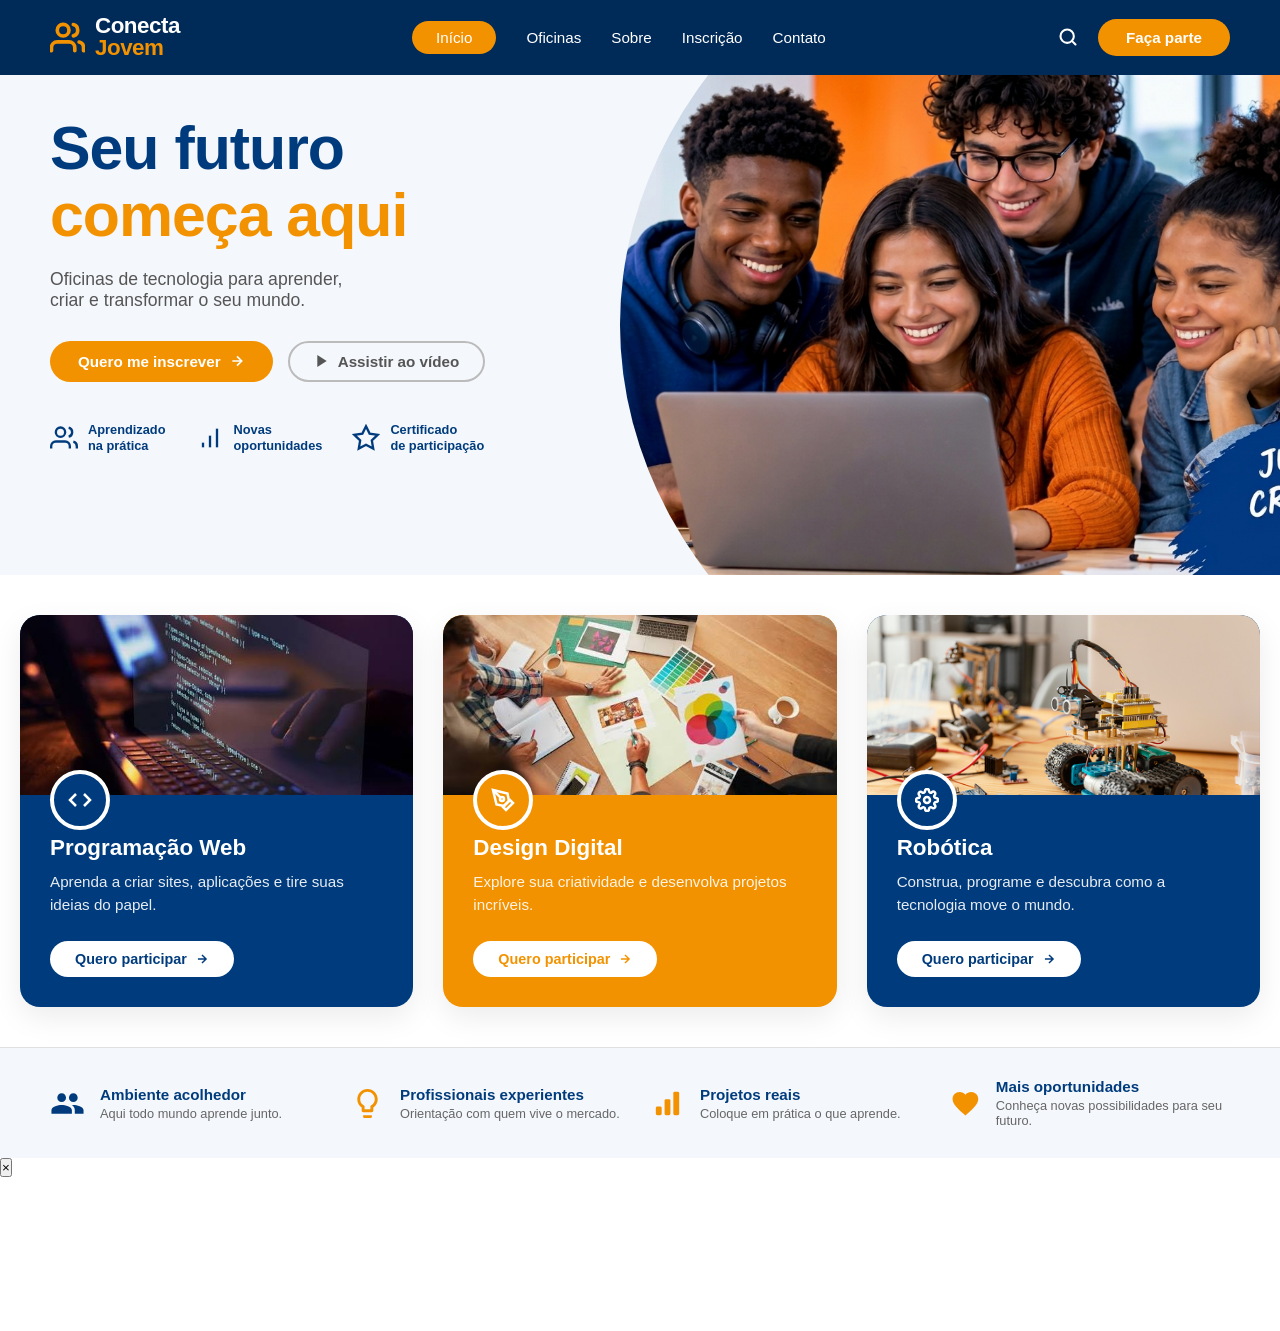
==== commit e01fae6d: "Update index.html" ====
--- a/index.html
+++ b/index.html
@@ -4,7 +4,6 @@
     <meta charset="UTF-8">
     <meta name="viewport" content="width=device-width, initial-scale=1.0">
     <title>Conecta Jovem | Início</title>
-    <!-- Importando a fonte Poppins (igual à do modelo) -->
     <link href="https://fonts.googleapis.com/css2?family=Poppins:wght@400;500;600;700;800&display=swap" rel="stylesheet">
     <link rel="stylesheet" href="css/estilo.css">
 </head>
@@ -50,7 +49,7 @@
             
             <div class="hero-botoes">
                 <a href="#inscricao" class="btn-laranja">Quero me inscrever <svg width="16" height="16" viewBox="0 0 24 24" fill="none" stroke="currentColor" stroke-width="2.5"><path d="M5 12h14M12 5l7 7-7 7"/></svg></a>
-                <!-- Botão que abre o modal do vídeo -->
+                <!-- BOTÃO DO MODAL (ID: abrir-video) -->
                 <a href="#" id="abrir-video" class="btn-transparente"><svg width="16" height="16" viewBox="0 0 24 24" fill="currentColor"><polygon points="5 3 19 12 5 21 5 3"></polygon></svg> Assistir ao vídeo</a>
             </div>
 
@@ -79,7 +78,6 @@
     <section id="oficinas" class="secao-oficinas">
         <div class="cards-container">
             
-            <!-- Card 1 (Azul) -->
             <article class="card card-azul">
                 <div class="card-img">
                     <img src="img/fundo2.jpg" alt="Programação">
@@ -94,7 +92,6 @@
                 </div>
             </article>
 
-            <!-- Card 2 (Laranja) -->
             <article class="card card-laranja">
                 <div class="card-img">
                     <img src="img/fundo3.jpg" alt="Design Digital">
@@ -109,7 +106,6 @@
                 </div>
             </article>
 
-            <!-- Card 3 (Azul) -->
             <article class="card card-azul">
                 <div class="card-img">
                     <img src="img/fundo4.JPG" alt="Robótica">
@@ -129,46 +125,29 @@
 
     <!-- RODAPÉ -->
     <footer class="rodape-vantagens">
-        <!-- 1. Ambiente Acolhedor (Azul Sólido) -->
         <div class="vantagem">
-            <svg width="35" height="35" viewBox="0 0 24 24" fill="#003c7d">
-                <path d="M16 11c1.66 0 2.99-1.34 2.99-3S17.66 5 16 5c-1.66 0-3 1.34-3 3s1.34 3 3 3zm-8 0c1.66 0 2.99-1.34 2.99-3S9.66 5 8 5C6.34 5 5 6.34 5 8s1.34 3 3 3zm0 2c-2.33 0-7 1.17-7 3.5V19h14v-2.5c0-2.33-4.67-3.5-7-3.5zm8 0c-.29 0-.62.02-.97.05 1.16.84 1.97 1.97 1.97 3.45V19h6v-2.5c0-2.33-4.67-3.5-7-3.5z"/>
-            </svg>
+            <svg width="35" height="35" viewBox="0 0 24 24" fill="#003c7d"><path d="M16 11c1.66 0 2.99-1.34 2.99-3S17.66 5 16 5c-1.66 0-3 1.34-3 3s1.34 3 3 3zm-8 0c1.66 0 2.99-1.34 2.99-3S9.66 5 8 5C6.34 5 5 6.34 5 8s1.34 3 3 3zm0 2c-2.33 0-7 1.17-7 3.5V19h14v-2.5c0-2.33-4.67-3.5-7-3.5zm8 0c-.29 0-.62.02-.97.05 1.16.84 1.97 1.97 1.97 3.45V19h6v-2.5c0-2.33-4.67-3.5-7-3.5z"/></svg>
             <div>
                 <strong>Ambiente acolhedor</strong>
                 <p>Aqui todo mundo aprende junto.</p>
             </div>
         </div>
-
-        <!-- 2. Profissionais Experientes (Laranja Sólido - Lâmpada) -->
         <div class="vantagem">
-            <svg width="35" height="35" viewBox="0 0 24 24" fill="#f39200">
-                <path d="M9 21c0 .55.45 1 1 1h4c.55 0 1-.45 1-1v-1H9v1zm3-19C8.14 2 5 5.14 5 9c0 2.38 1.19 4.47 3 5.74V17c0 .55.45 1 1 1h6c.55 0 1-.45 1-1v-2.26c1.81-1.27 3-3.36 3-5.74 0-3.86-3.14-7-7-7zm2.85 11.1l-.85.6V16h-4v-2.3l-.85-.6A4.997 4.997 0 017 9c0-2.76 2.24-5 5-5s5 2.24 5 5c0 1.63-.8 3.16-2.15 4.1z"/>
-            </svg>
+            <svg width="35" height="35" viewBox="0 0 24 24" fill="#f39200"><path d="M9 21c0 .55.45 1 1 1h4c.55 0 1-.45 1-1v-1H9v1zm3-19C8.14 2 5 5.14 5 9c0 2.38 1.19 4.47 3 5.74V17c0 .55.45 1 1 1h6c.55 0 1-.45 1-1v-2.26c1.81-1.27 3-3.36 3-5.74 0-3.86-3.14-7-7-7zm2.85 11.1l-.85.6V16h-4v-2.3l-.85-.6A4.997 4.997 0 017 9c0-2.76 2.24-5 5-5s5 2.24 5 5c0 1.63-.8 3.16-2.15 4.1z"/></svg>
             <div>
                 <strong>Profissionais experientes</strong>
                 <p>Orientação com quem vive o mercado.</p>
             </div>
         </div>
-
-        <!-- 3. Projetos Reais (Laranja Sólido - Gráfico de Barras) -->
         <div class="vantagem">
-            <svg width="35" height="35" viewBox="0 0 24 24" fill="#f39200">
-                <rect x="4" y="14" width="4" height="6" rx="1"/>
-                <rect x="10" y="9" width="4" height="11" rx="1"/>
-                <rect x="16" y="4" width="4" height="16" rx="1"/>
-            </svg>
+            <svg width="35" height="35" viewBox="0 0 24 24" fill="#f39200"><rect x="4" y="14" width="4" height="6" rx="1"/><rect x="10" y="9" width="4" height="11" rx="1"/><rect x="16" y="4" width="4" height="16" rx="1"/></svg>
             <div>
                 <strong>Projetos reais</strong>
                 <p>Coloque em prática o que aprende.</p>
             </div>
         </div>
-
-        <!-- 4. Mais Oportunidades (Laranja Sólido - Coração) -->
         <div class="vantagem">
-            <svg width="35" height="35" viewBox="0 0 24 24" fill="#f39200">
-                <path d="M12 21.35l-1.45-1.32C5.4 15.36 2 12.28 2 8.5 2 5.42 4.42 3 7.5 3c1.74 0 3.41.81 4.5 2.09C13.09 3.81 14.76 3 16.5 3 19.58 3 22 5.42 22 8.5c0 3.78-3.4 6.86-8.55 11.54L12 21.35z"/>
-            </svg>
+            <svg width="35" height="35" viewBox="0 0 24 24" fill="#f39200"><path d="M12 21.35l-1.45-1.32C5.4 15.36 2 12.28 2 8.5 2 5.42 4.42 3 7.5 3c1.74 0 3.41.81 4.5 2.09C13.09 3.81 14.76 3 16.5 3 19.58 3 22 5.42 22 8.5c0 3.78-3.4 6.86-8.55 11.54L12 21.35z"/></svg>
             <div>
                 <strong>Mais oportunidades</strong>
                 <p>Conheça novas possibilidades para seu futuro.</p>
@@ -177,19 +156,18 @@
     </footer>
 
     <!-- ========================================= -->
-    <!-- MODAL DE VÍDEO                            -->
+    <!-- MODAL DE VÍDEO (AQUI ESTÁ A JANELA)       -->
     <!-- ========================================= -->
     <div id="modal-video" class="modal">
         <div class="modal-conteudo">
             <button id="fechar-video" class="btn-fechar" aria-label="Fechar vídeo">&times;</button>
             <div class="video-container">
-                <!-- O link do vídeo é injetado via JavaScript -->
                 <iframe id="video-youtube" src="" title="YouTube video player" frameborder="0" allow="accelerometer; autoplay; clipboard-write; encrypted-media; gyroscope; picture-in-picture" allowfullscreen></iframe>
             </div>
         </div>
     </div>
 
-    <!-- Script principal (menu, ano, scroll, validação, busca, MODAL) -->
+    <!-- SCRIPT -->
     <script src="js/script.js"></script>
 </body>
 </html>
--- a/css/estilo.css
+++ b/css/estilo.css
@@ -1,425 +1,339 @@
-/* =====================================================================
-   ARQUIVO: css/estilo.css
-   PROJETO: Conecta Jovem
-   FUNÇÃO: Define a aparência visual do site (cores, fontes, layout,
-           espaçamentos, responsividade). Segue a identidade visual
-           do Senac: azul institucional + laranja de destaque,
-           com muito espaço em branco (estilo "clean").
-   ===================================================================== */
-
-
-/* ---------------------------------------------------------------------
-   1) VARIÁVEIS GLOBAIS (:root)
-   Centraliza as cores e medidas num só lugar. Se precisar trocar
-   a cor do site inteiro, basta mudar aqui embaixo.
-   --------------------------------------------------------------------- */
-:root {
-    --azul-senac:     #003c7d;   /* azul institucional Senac */
-    --azul-escuro:    #002a57;   /* azul mais escuro (rodapé) */
-    --azul-claro:     #e6eef7;   /* azul suave (fundo de cards) */
-    --laranja-senac:  #f39200;   /* laranja de destaque (botões) */
-    --laranja-escuro: #d97e00;   /* laranja hover (mais escuro) */
-    --branco:         #ffffff;
-    --cinza-claro:    #f4f6f8;   /* fundo geral da página */
-    --cinza-medio:    #6b7280;   /* textos secundários */
-    --cinza-escuro:   #222;      /* texto principal */
-    --sombra:         0 4px 14px rgba(0, 60, 125, 0.08);
-    --raio:           12px;      /* arredondamento padrão */
-    --transicao:      all 0.3s ease;
-}
-
-
-/* ---------------------------------------------------------------------
-   2) RESET / BASE
-   Zera margens e paddings padrão do navegador e define box-sizing
-   "border-box" (largura inclui borda e padding — evita bugs de layout).
-   --------------------------------------------------------------------- */
 * {
     margin: 0;
     padding: 0;
     box-sizing: border-box;
-}
-
-/* Rolagem suave ao clicar em links internos (#ancora) */
-html {
-    scroll-behavior: smooth;
-}
-
-/* Estilo padrão do corpo do site */
+    font-family: 'Poppins', sans-serif;
+}
+
 body {
-    font-family: 'Segoe UI', Arial, Helvetica, sans-serif;
-    background: var(--cinza-claro);
-    color: var(--cinza-escuro);
-    line-height: 1.6; /* respiro entre linhas, deixa o texto legível */
-}
-
-/* Imagens nunca ultrapassam o container e se comportam como bloco */
-img {
-    max-width: 100%;
-    display: block;
-}
-
-/* Links herdam a cor azul institucional por padrão */
-a {
-    color: var(--azul-senac);
-}
-
-
-/* ---------------------------------------------------------------------
-   3) ACESSIBILIDADE — LINK "PULAR PARA O CONTEÚDO"
-   Fica fora da tela por padrão. Aparece quando recebe foco (Tab),
-   permitindo que usuários de teclado/leitor de tela pulem o menu.
-   --------------------------------------------------------------------- */
-.pular-link {
+    background-color: #ffffff;
+    color: #333;
+    overflow-x: hidden;
+}
+
+:root {
+    --azul: #003c7d;
+    --azul-escuro: #002a57;
+    --laranja: #f39200;
+    --laranja-hover: #d97e00;
+}
+
+.branco { color: #ffffff; }
+.laranja { color: var(--laranja); }
+
+/* CABEÇALHO */
+.topo {
+    background-color: var(--azul-escuro);
+    display: flex;
+    justify-content: space-between;
+    align-items: center;
+    padding: 15px 50px;
+    /* O cabeçalho volta ao normal, sem precisar de z-index */
+}
+
+.logo { display: flex; align-items: center; gap: 10px; }
+.logo-texto { font-size: 1.4rem; font-weight: 800; line-height: 1; letter-spacing: -0.5px; }
+.logo-texto span { display: block; }
+
+.menu { display: flex; align-items: center; }
+.menu a {
+    color: white;
+    text-decoration: none;
+    margin: 0 15px;
+    font-size: 0.95rem;
+    font-weight: 500;
+    transition: 0.3s;
+}
+.menu a.ativo {
+    background-color: var(--laranja);
+    padding: 8px 24px;
+    border-radius: 30px;
+}
+
+.acoes-topo { display: flex; align-items: center; gap: 20px; }
+
+.btn-laranja {
+    background-color: var(--laranja);
+    color: white;
+    padding: 10px 28px;
+    text-decoration: none;
+    border-radius: 30px;
+    font-weight: 600;
+    font-size: 0.95rem;
+    display: flex;
+    align-items: center;
+    gap: 8px;
+    transition: 0.3s;
+    border: none;
+    cursor: pointer;
+}
+.btn-laranja:hover { background-color: var(--laranja-hover); }
+
+/* SEÇÃO HERO */
+.hero {
+    display: flex;
+    align-items: stretch; /* Alinha as alturas das colunas */
+    background-color: #f4f7fb;
+    padding-left: 50px;
+    min-height: 500px;
+    overflow: hidden; /* Impede que a imagem vaze para fora da seção */
+}
+
+.hero-texto { flex: 1; padding: 40px 20px 40px 0; }
+.hero-texto h1 {
+    font-size: 3.8rem;
+    color: var(--azul);
+    line-height: 1.1;
+    margin-bottom: 20px;
+    font-weight: 800;
+    letter-spacing: -1px;
+}
+.hero-texto p {
+    font-size: 1.1rem;
+    color: #555;
+    margin-bottom: 30px;
+    font-weight: 400;
+}
+
+.hero-botoes { display: flex; gap: 15px; margin-bottom: 40px; }
+.btn-transparente {
+    border: 2px solid #bbb;
+    color: #555;
+    padding: 10px 24px;
+    text-decoration: none;
+    border-radius: 30px;
+    font-weight: 600;
+    font-size: 0.95rem;
+    display: flex;
+    align-items: center;
+    gap: 8px;
+    transition: 0.3s;
+}
+
+.hero-detalhes { display: flex; gap: 30px; }
+.hero-detalhes span {
+    display: flex;
+    align-items: center;
+    gap: 10px;
+    font-size: 0.8rem;
+    color: var(--azul);
+    font-weight: 700;
+    line-height: 1.3;
+}
+
+/* CONTAINER DA IMAGEM */
+.hero-imagem {
+    flex: 1.2;
+    position: relative;
+    height: auto;
+    /* Sem margin-top negativo e sem z-index alto */
+}
+
+.hero-imagem img {
+    width: 100%;
+    height: 100%;
+    object-fit: cover;
+    /* Alinha a imagem ao centro-topo para não cortar o cabelo do rapaz */
+    object-position: center top; 
+    /* Aqui está o segredo da curva perfeita sem cortar as pontas */
+    clip-path: ellipse(100% 100% at 100% 50%); 
+}
+
+/* CARDS DE OFICINAS */
+.secao-oficinas {
+    max-width: 1300px;
+    margin: 40px auto;
+    padding: 0 20px;
+}
+
+.cards-container {
+    display: grid;
+    grid-template-columns: repeat(auto-fit, minmax(350px, 1fr));
+    gap: 30px;
+}
+
+.card {
+    border-radius: 20px;
+    overflow: hidden;
+    box-shadow: 0 10px 30px rgba(0,0,0,0.08);
+    position: relative;
+    display: flex;
+    flex-direction: column;
+}
+
+/* Força a cor azul exata nos dois cards */
+.card-azul { 
+    background-color: #003c7d !important; 
+}
+.card-laranja { 
+    background-color: #f39200 !important; 
+}
+
+.card-img { height: 180px; width: 100%; }
+.card-img img { width: 100%; height: 100%; object-fit: cover; }
+
+.icone-circulo {
     position: absolute;
-    left: -9999px;
-    top: 0;
-    background: var(--laranja-senac);
-    color: #fff;
-    padding: 8px 16px;
-    z-index: 999;
-}
-.pular-link:focus {
-    left: 8px;
-}
-
-
-/* ---------------------------------------------------------------------
-   4) CABEÇALHO E MENU DE NAVEGAÇÃO
-   Barra fixa no topo com fundo azul Senac.
-   --------------------------------------------------------------------- */
-.cabecalho {
-    background: var(--azul-senac);
-    color: #fff;
-    display: flex;                  /* coloca logo e menu lado a lado */
-    align-items: center;
-    justify-content: space-between;
-    padding: 14px 24px;
-    position: sticky;               /* gruda no topo ao rolar */
-    top: 0;
-    z-index: 100;
-    box-shadow: var(--sombra);
-}
-
-/* Logotipo em texto */
-.logo {
-    font-size: 1.4rem;
+    top: 155px;
+    left: 30px;
+    width: 60px;
+    height: 60px;
+    border-radius: 50%;
+    display: flex;
+    align-items: center;
+    justify-content: center;
+    border: 4px solid white;
+}
+.card-azul .icone-circulo { 
+    background-color: #003c7d !important; 
+}
+.card-laranja .icone-circulo { 
+    background-color: #f39200 !important; 
+}
+
+.card-info { padding: 40px 30px 30px 30px; color: white; }
+.card-info h3 { font-size: 1.4rem; margin-bottom: 10px; font-weight: 700; }
+.card-info p { font-size: 0.95rem; margin-bottom: 25px; opacity: 0.9; line-height: 1.5; }
+
+.btn-card {
+    display: inline-flex;
+    align-items: center;
+    gap: 8px;
+    background: white;
+    padding: 10px 25px;
+    border-radius: 30px;
+    text-decoration: none;
     font-weight: 700;
-    color: #fff;
-    text-decoration: none;
-    letter-spacing: 0.5px;
-}
-/* Segunda palavra da logo ("Jovem") fica laranja */
-.logo span {
-    color: var(--laranja-senac);
-}
-
-/* Lista do menu em linha (sem bolinhas) */
-.menu ul {
-    list-style: none;
-    display: flex;
-    gap: 8px;
-}
-
-/* Cada link do menu */
-.menu a {
-    color: #fff;
-    text-decoration: none;
-    padding: 8px 14px;
-    border-radius: 8px;
-    font-weight: 500;
-    transition: var(--transicao);
-}
-
-/* Ao passar o mouse, focar via teclado ou quando é a página atual */
-.menu a:hover,
-.menu a:focus,
-.menu a.ativo {
-    background: var(--laranja-senac);
-    color: #fff;
-    outline: none;
-}
-
-/* Botão hamburguer (aparece só em telas pequenas) */
-.menu-toggle {
-    display: none;
-    background: transparent;
-    border: 0;
-    color: #fff;
-    font-size: 1.6rem;
-    cursor: pointer;
-}
-
-
-/* ---------------------------------------------------------------------
-   5) ÁREA PRINCIPAL
-   Centraliza o conteúdo, limita a largura (leitura confortável)
-   e cria espaçamento entre seções.
-   --------------------------------------------------------------------- */
-main {
-    max-width: 960px;
-    margin: 0 auto;
-    padding: 24px 16px;
-    display: flex;
-    flex-direction: column;
-    gap: 24px;
-}
-
-/* Cartões brancos com sombra suave (padrão do site) */
-section,
-figure {
-    background: var(--branco);
-    border-radius: var(--raio);
-    padding: 28px;
-    box-shadow: var(--sombra);
-}
-
-/* Bloco "hero" (destaque de boas-vindas) */
-.hero {
-    text-align: center;
-    border-top: 6px solid var(--laranja-senac);
-}
-.hero h1 {
-    color: var(--azul-senac);
-    font-size: clamp(1.8rem, 4vw, 2.6rem); /* fonte fluida entre telas */
-    margin-bottom: 12px;
-}
-.hero .subtitulo {
-    color: var(--azul-senac);
-    font-weight: 600;
-    margin-bottom: 12px;
-}
-
-
-/* ---------------------------------------------------------------------
-   6) TIPOGRAFIA — TÍTULOS E PARÁGRAFOS
-   --------------------------------------------------------------------- */
-h2 {
-    color: var(--azul-senac);
-    margin-bottom: 14px;
-    font-size: 1.4rem;
-}
-h3 {
-    color: var(--cinza-escuro);
-    margin: 16px 0 6px;
-    font-size: 1.1rem;
-}
-p {
-    color: #444;
-    margin-bottom: 12px;
-}
-
-
-/* ---------------------------------------------------------------------
-   7) BOTÕES
-   Botão arredondado em laranja Senac, com efeito de elevação no hover.
-   --------------------------------------------------------------------- */
-.botao {
-    display: inline-block;
-    background: var(--laranja-senac);
-    color: #fff;
-    padding: 12px 24px;
-    border-radius: 999px;            /* formato "pílula" */
-    border: 0;
-    font-weight: 700;
-    text-decoration: none;
-    cursor: pointer;
-    transition: var(--transicao);
-}
-.botao:hover,
-.botao:focus {
-    background: var(--laranja-escuro);
-    transform: translateY(-2px);     /* pequena elevação */
-    outline: none;
-}
-
-
-/* ---------------------------------------------------------------------
-   8) GRID DE CARDS (oficinas)
-   Colunas automáticas: 1 no celular, 2-3 no desktop.
-   --------------------------------------------------------------------- */
-.cards {
+    font-size: 0.9rem;
+    transition: 0.3s;
+}
+.card-azul .btn-card { color: #003c7d; }
+.card-laranja .btn-card { color: #f39200; }
+.btn-card:hover { transform: scale(1.05); }
+
+/* RODAPÉ DE VANTAGENS */
+.rodape-vantagens {
     display: grid;
-    grid-template-columns: repeat(auto-fit, minmax(220px, 1fr));
-    gap: 16px;
-}
-.card {
-    background: var(--azul-claro);
-    border-radius: var(--raio);
-    padding: 20px;
-    border-left: 5px solid var(--azul-senac);
-    transition: var(--transicao);
-}
-.card:hover {
-    transform: translateY(-4px);
-    box-shadow: var(--sombra);
-}
-
-
-/* ---------------------------------------------------------------------
-   9) IMAGEM ILUSTRATIVA
-   A imagem ocupa toda a largura do card; a legenda fica centralizada.
-   --------------------------------------------------------------------- */
-.imagem-destaque {
-    padding: 0;
-    overflow: hidden;
-}
-.imagem-destaque img {
-    width: 100%;
-}
-.imagem-destaque figcaption {
-    padding: 12px 16px;
-    font-size: 0.9rem;
-    color: var(--cinza-medio);
-    text-align: center;
-}
-
-
-/* ---------------------------------------------------------------------
-   10) FORMULÁRIO NEWSLETTER
-   --------------------------------------------------------------------- */
-.contato form {
-    display: flex;
-    flex-wrap: wrap;                 /* quebra linha no celular */
-    gap: 10px;
-    margin-top: 12px;
-}
-.contato label {
-    width: 100%;
-    font-weight: 600;
-    color: var(--azul-senac);
-}
-.contato input {
-    flex: 1;
-    min-width: 220px;
-    padding: 12px 16px;
-    border: 2px solid #d0d7e2;
-    border-radius: 999px;
-    font-size: 1rem;
-    outline: none;
-    transition: var(--transicao);
-}
-.contato input:focus {
-    border-color: var(--azul-senac);
-}
-
-/* Mensagens dinâmicas (erro/sucesso) inseridas pelo JS */
-.mensagem {
-    width: 100%;
-    font-size: 0.9rem;
-    margin-top: 8px;
-}
-.mensagem.erro {
-    color: #c62828;
-}
-.mensagem.sucesso {
-    color: #2e7d32;
-}
-
-
-/* ---------------------------------------------------------------------
-   11) CAMPO DE BUSCA (usado em oportunidades.html)
-   --------------------------------------------------------------------- */
-#busca {
-    width: 100%;
-    padding: 12px 16px;
-    margin-bottom: 16px;
-    border: 2px solid #d0d7e2;
-    border-radius: 999px;
-    font-size: 1rem;
-    outline: none;
-    transition: var(--transicao);
-}
-#busca:focus {
-    border-color: var(--azul-senac);
-}
-
-
-/* ---------------------------------------------------------------------
-   12) RODAPÉ
-   --------------------------------------------------------------------- */
-.rodape {
-    background: var(--azul-escuro);
-    color: #cfd9e6;
-    text-align: center;
-    padding: 20px 16px;
-    font-size: 0.9rem;
-    margin-top: 24px;
-}
-.rodape a {
-    color: var(--laranja-senac);
-    text-decoration: none;
-}
-.rodape a:hover {
-    text-decoration: underline;
-}
-
-
-/* ---------------------------------------------------------------------
-   13) BOTÃO "VOLTAR AO TOPO"
-   Fica no canto inferior direito. Invisível até rolar a página
-   (a classe "visivel" é alternada pelo JavaScript).
-   --------------------------------------------------------------------- */
-.voltar-topo {
-    position: fixed;
-    bottom: 24px;
-    right: 24px;
-    width: 48px;
-    height: 48px;
-    border-radius: 50%;
-    border: 0;
-    background: var(--laranja-senac);
-    color: #fff;
-    font-size: 1.3rem;
-    cursor: pointer;
-    opacity: 0;
-    visibility: hidden;
-    transition: var(--transicao);
-    box-shadow: var(--sombra);
-}
-.voltar-topo.visivel {
-    opacity: 1;
-    visibility: visible;
-}
-.voltar-topo:hover {
-    background: var(--laranja-escuro);
-}
-
-
-/* ---------------------------------------------------------------------
-   14) RESPONSIVIDADE (MOBILE)
-   Abaixo de 720px, o menu vira "acordeão" vertical controlado
-   pelo botão hamburguer (classe "aberto" adicionada via JS).
-   --------------------------------------------------------------------- */
-@media (max-width: 720px) {
-
-    /* Mostra o botão hamburguer */
-    .menu-toggle {
-        display: block;
-    }
-
-    /* O menu fica oculto (altura 0) até ganhar a classe "aberto" */
+    grid-template-columns: repeat(4, 1fr);
+    gap: 20px;
+    background: #f4f7fb;
+    padding: 30px 50px;
+    border-top: 1px solid #e0e0e0;
+}
+
+.vantagem { display: flex; align-items: center; gap: 15px; }
+.vantagem strong { color: var(--azul); display: block; font-size: 0.95rem; margin-bottom: 3px; font-weight: 700; }
+.vantagem p { font-size: 0.8rem; color: #666; }
+
+/* =========================================
+   RESPONSIVIDADE (TABLET E CELULAR)
+   ========================================= */
+
+/* Para tablets e celulares grandes */
+@media (max-width: 900px) {
+    /* CABEÇALHO */
+    .topo {
+        flex-direction: column;
+        padding: 15px;
+        gap: 15px;
+    }
+
+    /* MENU */
     .menu {
-        position: absolute;
-        top: 100%;
-        right: 0;
-        left: 0;
-        background: var(--azul-senac);
-        max-height: 0;
-        overflow: hidden;
-        transition: max-height 0.3s ease;
-    }
-    .menu.aberto {
-        max-height: 400px;
-    }
-
-    /* Empilha os itens verticalmente */
-    .menu ul {
+        flex-wrap: wrap; /* Permite que os itens do menu desçam de linha */
+        justify-content: center;
+        gap: 10px;
+    }
+
+    .menu a {
+        margin: 0 5px;
+        font-size: 0.9rem;
+    }
+
+    .acoes-topo {
+        width: 100%;
+        justify-content: center;
+        margin-top: 5px;
+    }
+
+    /* SEÇÃO HERO (TOPO) */
+    .hero {
         flex-direction: column;
-        padding: 12px;
-        gap: 4px;
-    }
+        padding: 30px 20px;
+        text-align: center;
+    }
+
+    .hero-texto {
+        padding: 0 0 30px 0;
+    }
+
+    .hero-texto h1 {
+        font-size: 2.8rem;
+    }
+
+    .hero-botoes {
+        flex-direction: column; /* Coloca os botões um embaixo do outro */
+        align-items: center;
+        width: 100%;
+        gap: 15px;
+    }
+
+    .btn-laranja, 
+    .btn-transparente {
+        width: 100%; /* Botões ocupam a largura toda */
+        max-width: 300px;
+        justify-content: center;
+    }
+
+    .hero-detalhes {
+        justify-content: center;
+        flex-wrap: wrap;
+        gap: 20px;
+    }
+
+    /* IMAGEM HERO */
+    .hero-imagem {
+        width: 100%;
+        height: 300px;
+        margin-top: 20px;
+    }
+    
+    .hero-imagem img {
+        clip-path: none; /* Remove a curva no celular */
+        border-radius: 20px;
+    }
+
+    /* RODAPÉ */
+    .rodape-vantagens {
+        grid-template-columns: 1fr 1fr;
+        padding: 20px;
+    }
+}
+
+/* Para celulares menores */
+@media (max-width: 600px) {
     .menu a {
-        display: block;
-    }
-}+        font-size: 0.8rem;
+        padding: 5px;
+    }
+    
+    .hero-texto h1 {
+        font-size: 2.2rem;
+    }
+
+    .hero-texto p {
+        font-size: 1rem;
+    }
+
+    .cards-container { 
+        grid-template-columns: 1fr; 
+    }
+
+    .rodape-vantagens { 
+        grid-template-columns: 1fr; /* Vantagens ficam uma embaixo da outra */
+    }
+
+    .vantagem {
+        justify-content: flex-start;
+    }
+}
